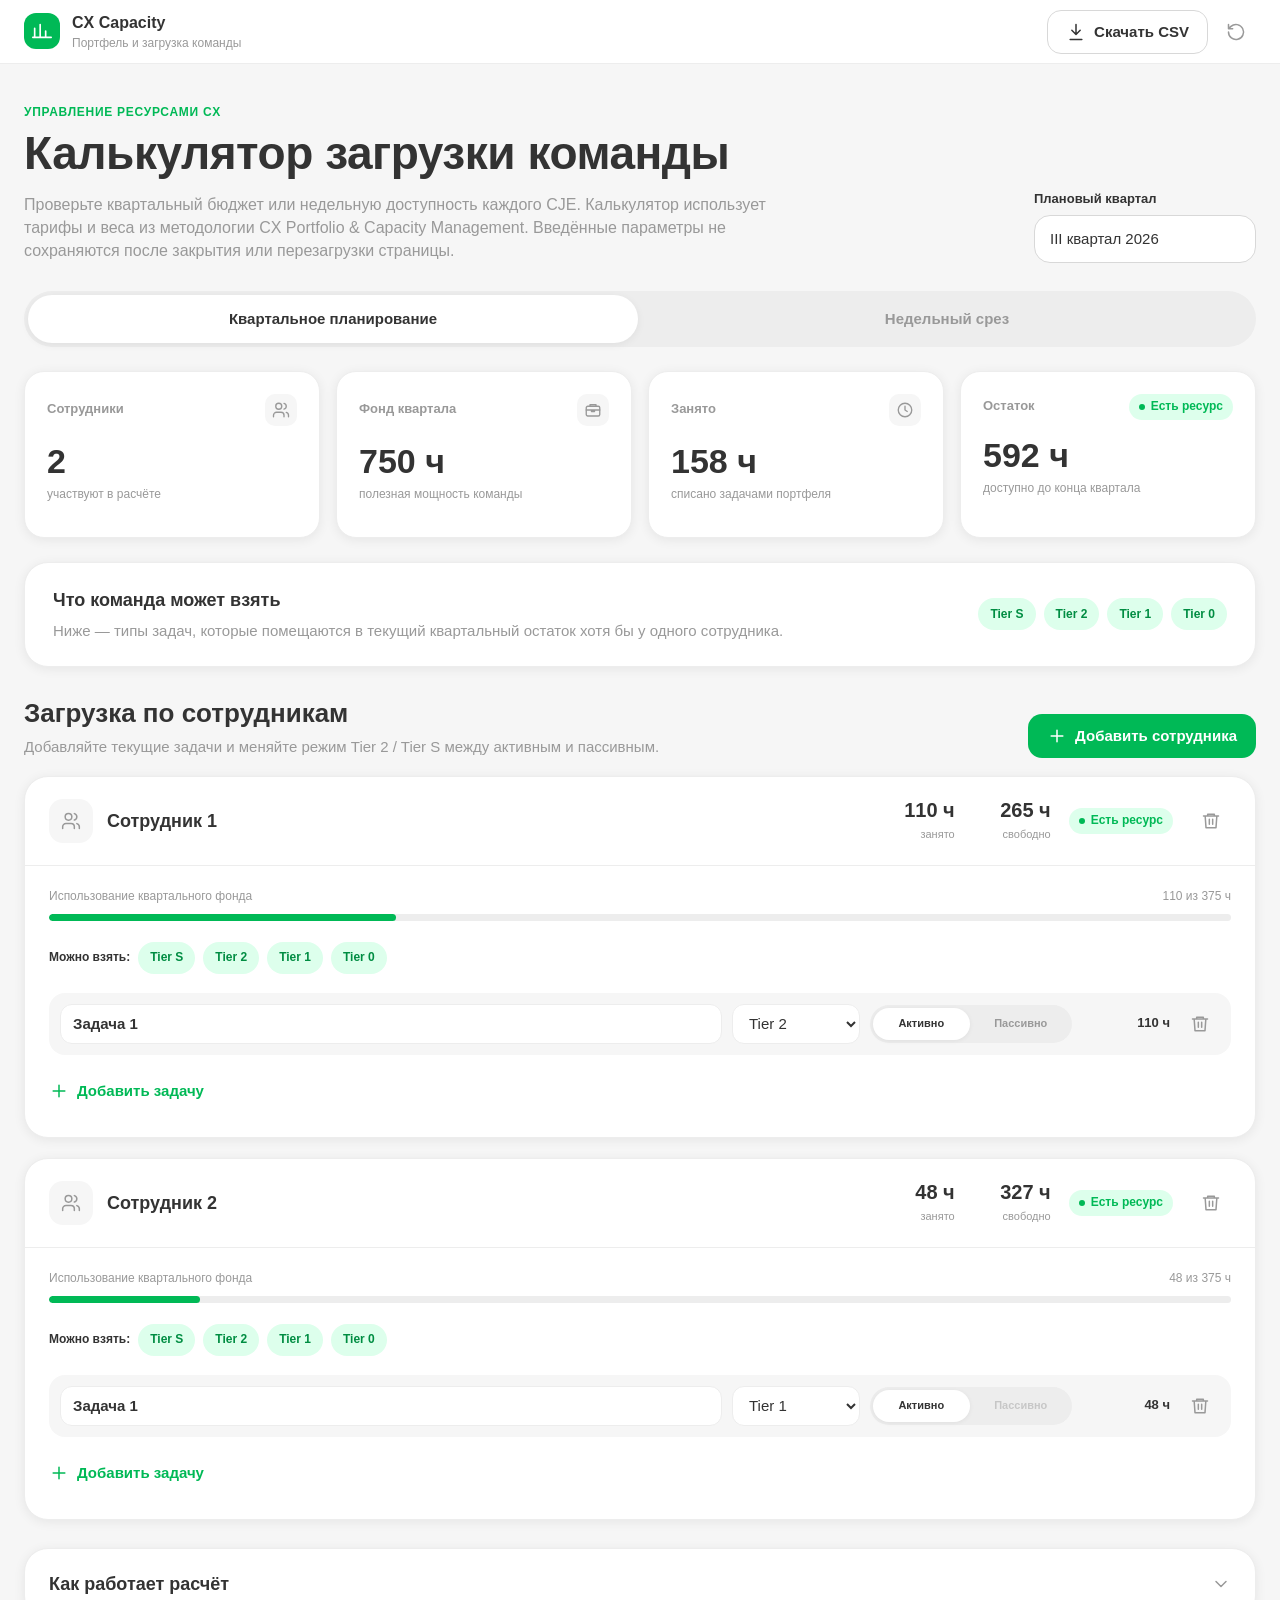
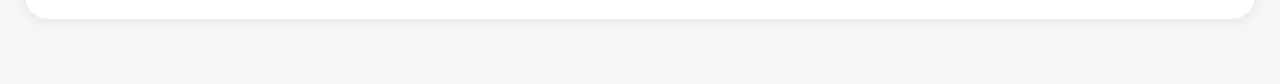
==== Capacity/index.html @ e19c63fb "Create index.html" ====
<!doctype html>
<html lang="ru">
<head>
  <meta charset="utf-8">
  <meta name="viewport" content="width=device-width, initial-scale=1">
  <meta name="color-scheme" content="light">
  <title>CX Capacity — калькулятор ресурсов</title>
  <style>
    :root {
      --mf-green: #00B956;
      --mf-green-hover: #10E272;
      --mf-button-down: #404D46;
      --mf-bg: #F6F6F6;
      --mf-surface: #FFFFFF;
      --mf-surface-secondary: #EDEDED;
      --mf-border: #D8D8D8;
      --mf-border-light: #EDEDED;
      --mf-text: #333333;
      --mf-text-secondary: #999999;
      --mf-error: #F62434;
      --mf-warning: #FFA717;
      --mf-info: #34AAF2;
      --mf-soft-green: #DDFFEC;
      --mf-soft-warning: #FFEDD1;
      --mf-soft-error: #FFC5C9;
      --mf-soft-info: #D8F1FF;
      --radius-card: 24px;
      --radius-tile: 20px;
      --radius-control: 16px;
      --radius-button: 14px;
      --shadow-card: 0 2px 12px rgba(0,0,0,.07);
      --shadow-card-hover: 0 8px 28px rgba(0,0,0,.12);
      --transition: all .2s ease;
    }

    * { box-sizing: border-box; }

    html { scroll-behavior: smooth; }

    body {
      margin: 0;
      min-width: 320px;
      background: var(--mf-bg);
      color: var(--mf-text);
      font-family: "MegaFon Graphik LC", Inter, Arial, sans-serif;
      font-size: 15px;
      line-height: 1.45;
    }

    button, input, select {
      font: inherit;
      color: inherit;
    }

    button { cursor: pointer; }

    svg {
      display: block;
      width: 20px;
      height: 20px;
      fill: none;
      stroke: currentColor;
      stroke-width: 1.8;
      stroke-linecap: round;
      stroke-linejoin: round;
    }

    .topbar {
      position: sticky;
      z-index: 20;
      top: 0;
      height: 64px;
      display: flex;
      align-items: center;
      justify-content: space-between;
      gap: 16px;
      padding: 0 max(24px, calc((100vw - 1240px) / 2));
      background: rgba(255,255,255,.96);
      border-bottom: 1px solid var(--mf-border-light);
      backdrop-filter: blur(10px);
    }

    .brand {
      display: flex;
      align-items: center;
      gap: 12px;
      min-width: 0;
    }

    .brand-mark {
      width: 36px;
      height: 36px;
      display: grid;
      place-items: center;
      flex: 0 0 auto;
      border-radius: 12px;
      background: var(--mf-green);
      color: white;
    }

    .brand-mark svg { width: 22px; height: 22px; }

    .brand-title {
      margin: 0;
      font-size: 16px;
      font-weight: 700;
      white-space: nowrap;
    }

    .brand-subtitle {
      margin: 1px 0 0;
      color: var(--mf-text-secondary);
      font-size: 12px;
    }

    .top-actions {
      display: flex;
      align-items: center;
      gap: 8px;
    }

    .container {
      width: min(1240px, calc(100% - 48px));
      margin: 0 auto;
      padding: 40px 0 64px;
    }

    .page-head {
      display: grid;
      grid-template-columns: minmax(0, 1fr) auto;
      align-items: end;
      gap: 24px;
      margin-bottom: 28px;
    }

    .eyebrow {
      margin: 0 0 8px;
      color: var(--mf-green);
      font-size: 12px;
      font-weight: 700;
      letter-spacing: .06em;
      text-transform: uppercase;
    }

    h1 {
      margin: 0;
      max-width: 780px;
      font-size: clamp(34px, 4vw, 46px);
      line-height: 1.08;
      letter-spacing: -.01em;
    }

    .lead {
      max-width: 760px;
      margin: 14px 0 0;
      color: var(--mf-text-secondary);
      font-size: 16px;
    }

    .period-control {
      display: grid;
      gap: 6px;
      min-width: 210px;
    }

    .field-label {
      display: block;
      color: var(--mf-text);
      font-size: 13px;
      font-weight: 600;
    }

    .input, .select {
      width: 100%;
      height: 48px;
      padding: 0 15px;
      background: white;
      border: 1.5px solid var(--mf-border);
      border-radius: var(--radius-control);
      outline: none;
      transition: var(--transition);
    }

    .input:focus, .select:focus {
      border-color: var(--mf-green);
      box-shadow: 0 0 0 3px rgba(0,185,86,.1);
    }

    .mode-switch {
      display: grid;
      grid-template-columns: 1fr 1fr;
      gap: 4px;
      margin-bottom: 24px;
      padding: 4px;
      background: var(--mf-surface-secondary);
      border-radius: 999px;
    }

    .mode-button {
      min-height: 48px;
      padding: 10px 18px;
      border: 0;
      border-radius: 999px;
      background: transparent;
      color: var(--mf-text-secondary);
      font-weight: 600;
      transition: var(--transition);
    }

    .mode-button:hover { color: var(--mf-text); }

    .mode-button.active {
      background: white;
      color: var(--mf-text);
      box-shadow: 0 2px 8px rgba(0,0,0,.06);
    }

    .summary-grid {
      display: grid;
      grid-template-columns: repeat(4, minmax(0, 1fr));
      gap: 16px;
      margin-bottom: 24px;
    }

    .metric-card {
      min-height: 142px;
      padding: 22px;
      background: white;
      border: 1px solid var(--mf-border-light);
      border-radius: var(--radius-tile);
      box-shadow: var(--shadow-card);
    }

    .metric-head {
      display: flex;
      align-items: center;
      justify-content: space-between;
      gap: 12px;
      margin-bottom: 18px;
    }

    .metric-label {
      color: var(--mf-text-secondary);
      font-size: 13px;
      font-weight: 600;
    }

    .metric-icon {
      width: 32px;
      height: 32px;
      display: grid;
      place-items: center;
      border-radius: 10px;
      background: var(--mf-bg);
      color: var(--mf-text-secondary);
    }

    .metric-icon svg { width: 18px; height: 18px; }

    .metric-value {
      margin: 0;
      font-size: 34px;
      font-weight: 700;
      line-height: 1;
    }

    .metric-caption {
      margin-top: 8px;
      color: var(--mf-text-secondary);
      font-size: 12px;
    }

    .status-pill {
      display: inline-flex;
      align-items: center;
      gap: 6px;
      min-height: 26px;
      padding: 4px 10px;
      border-radius: 999px;
      font-size: 12px;
      font-weight: 600;
    }

    .status-pill::before {
      width: 6px;
      height: 6px;
      border-radius: 50%;
      background: currentColor;
      content: "";
    }

    .status-good { background: var(--mf-soft-green); color: var(--mf-green); }
    .status-warn { background: var(--mf-soft-warning); color: #B56C00; }
    .status-error { background: var(--mf-soft-error); color: var(--mf-error); }
    .status-info { background: var(--mf-soft-info); color: #167EB1; }

    .recommendation {
      display: grid;
      grid-template-columns: minmax(0, 1fr) auto;
      align-items: center;
      gap: 24px;
      margin-bottom: 32px;
      padding: 24px 28px;
      background: white;
      border: 1px solid var(--mf-border-light);
      border-radius: var(--radius-card);
      box-shadow: var(--shadow-card);
    }

    .recommendation-title {
      margin: 0 0 7px;
      font-size: 18px;
      font-weight: 700;
    }

    .recommendation-text {
      margin: 0;
      color: var(--mf-text-secondary);
    }

    .recommendation-options {
      display: flex;
      flex-wrap: wrap;
      justify-content: flex-end;
      gap: 8px;
    }

    .fit-chip {
      display: inline-flex;
      align-items: center;
      min-height: 32px;
      padding: 6px 12px;
      border-radius: 999px;
      background: var(--mf-soft-green);
      color: #008D42;
      font-size: 12px;
      font-weight: 700;
      white-space: nowrap;
    }

    .section-head {
      display: flex;
      align-items: end;
      justify-content: space-between;
      gap: 20px;
      margin: 0 0 18px;
    }

    .section-title {
      margin: 0;
      font-size: 26px;
      line-height: 1.15;
    }

    .section-description {
      margin: 7px 0 0;
      color: var(--mf-text-secondary);
    }

    .button {
      min-height: 44px;
      display: inline-flex;
      align-items: center;
      justify-content: center;
      gap: 8px;
      padding: 0 18px;
      border-radius: var(--radius-button);
      border: 1.5px solid transparent;
      font-weight: 600;
      transition: var(--transition);
    }

    .button-primary {
      background: var(--mf-green);
      color: white;
    }

    .button-primary:hover {
      background: var(--mf-green-hover);
      box-shadow: 0 4px 16px rgba(0,185,86,.24);
    }

    .button-primary:active {
      background: var(--mf-button-down);
      transform: scale(.98);
    }

    .button-secondary {
      background: white;
      border-color: var(--mf-border);
      color: var(--mf-text);
    }

    .button-secondary:hover {
      border-color: var(--mf-green);
      color: var(--mf-green);
    }

    .icon-button {
      width: 40px;
      height: 40px;
      display: grid;
      place-items: center;
      padding: 0;
      background: transparent;
      border: 0;
      border-radius: 12px;
      color: var(--mf-text-secondary);
      transition: var(--transition);
    }

    .icon-button:hover {
      background: var(--mf-bg);
      color: var(--mf-text);
    }

    .employees {
      display: grid;
      gap: 20px;
    }

    .employee-card {
      overflow: hidden;
      background: white;
      border: 1px solid var(--mf-border-light);
      border-radius: var(--radius-card);
      box-shadow: var(--shadow-card);
      transition: var(--transition);
    }

    .employee-card:hover {
      border-color: var(--mf-border);
      box-shadow: var(--shadow-card-hover);
      transform: translateY(-1px);
    }

    .employee-header {
      display: grid;
      grid-template-columns: minmax(210px, 1fr) auto auto;
      align-items: center;
      gap: 18px;
      padding: 22px 24px;
      border-bottom: 1px solid var(--mf-border-light);
    }

    .employee-identity {
      display: flex;
      align-items: center;
      gap: 14px;
      min-width: 0;
    }

    .avatar {
      width: 44px;
      height: 44px;
      display: grid;
      place-items: center;
      flex: 0 0 auto;
      border-radius: 14px;
      background: var(--mf-bg);
      color: var(--mf-text-secondary);
      font-size: 14px;
      font-weight: 700;
    }

    .avatar svg { width: 20px; height: 20px; }

    .employee-title {
      margin: 0;
      font-size: 18px;
      font-weight: 700;
      line-height: 1.25;
    }

    .employee-summary {
      display: flex;
      align-items: center;
      gap: 18px;
    }

    .mini-stat {
      min-width: 78px;
      text-align: right;
    }

    .mini-stat-value {
      display: block;
      font-size: 20px;
      font-weight: 700;
      line-height: 1.15;
    }

    .mini-stat-label {
      color: var(--mf-text-secondary);
      font-size: 11px;
    }

    .employee-body { padding: 22px 24px 24px; }

    .progress-wrap { margin-bottom: 20px; }

    .progress-meta {
      display: flex;
      justify-content: space-between;
      gap: 16px;
      margin-bottom: 8px;
      font-size: 12px;
      color: var(--mf-text-secondary);
    }

    .progress {
      height: 7px;
      overflow: hidden;
      border-radius: 999px;
      background: var(--mf-surface-secondary);
    }

    .progress-fill {
      height: 100%;
      min-width: 0;
      border-radius: inherit;
      background: var(--mf-green);
      transition: width .35s ease, background .2s ease;
    }

    .progress-fill.warn { background: var(--mf-warning); }
    .progress-fill.error { background: var(--mf-error); }

    .employee-fit {
      display: flex;
      align-items: center;
      flex-wrap: wrap;
      gap: 8px;
      min-height: 34px;
      margin-bottom: 18px;
      color: var(--mf-text-secondary);
      font-size: 12px;
    }

    .employee-fit strong { color: var(--mf-text); }

    .tasks {
      display: grid;
      gap: 10px;
    }

    .task-row {
      display: grid;
      grid-template-columns: minmax(170px, 1fr) 128px 202px 88px 40px;
      align-items: center;
      gap: 10px;
      padding: 10px;
      background: var(--mf-bg);
      border: 1px solid transparent;
      border-radius: 16px;
      transition: var(--transition);
    }

    .task-row:hover { border-color: var(--mf-border-light); }

    .task-input, .task-select {
      width: 100%;
      height: 40px;
      padding: 0 12px;
      background: white;
      border: 1px solid var(--mf-border-light);
      border-radius: 12px;
      outline: none;
    }

    .task-input {
      display: flex;
      align-items: center;
      font-weight: 600;
    }

    .task-select:focus { border-color: var(--mf-green); }

    .task-cost {
      text-align: right;
      font-size: 13px;
      font-weight: 700;
      white-space: nowrap;
    }

    .task-mode {
      display: grid;
      grid-template-columns: 1fr 1fr;
      gap: 3px;
      padding: 3px;
      background: var(--mf-surface-secondary);
      border-radius: 999px;
    }

    .task-mode button {
      min-height: 32px;
      padding: 0 10px;
      border: 0;
      border-radius: 999px;
      background: transparent;
      color: var(--mf-text-secondary);
      font-size: 11px;
      font-weight: 700;
      transition: var(--transition);
    }

    .task-mode button.active {
      background: white;
      color: var(--mf-text);
      box-shadow: 0 1px 5px rgba(0,0,0,.06);
    }

    .task-mode button:disabled {
      cursor: not-allowed;
      opacity: .45;
    }

    .add-task {
      min-height: 44px;
      display: inline-flex;
      align-items: center;
      gap: 8px;
      margin-top: 14px;
      padding: 0;
      border: 0;
      background: transparent;
      color: var(--mf-green);
      font-weight: 700;
    }

    .empty-tasks {
      display: grid;
      place-items: center;
      min-height: 96px;
      padding: 20px;
      border: 1px dashed var(--mf-border);
      border-radius: 16px;
      color: var(--mf-text-secondary);
      text-align: center;
    }

    .method {
      margin-top: 28px;
      background: white;
      border: 1px solid var(--mf-border-light);
      border-radius: var(--radius-card);
      box-shadow: var(--shadow-card);
    }

    .method summary {
      display: flex;
      align-items: center;
      justify-content: space-between;
      gap: 16px;
      padding: 22px 24px;
      cursor: pointer;
      list-style: none;
      font-size: 18px;
      font-weight: 700;
    }

    .method summary::-webkit-details-marker { display: none; }

    .method summary svg {
      color: var(--mf-text-secondary);
      transition: transform .25s ease;
    }

    .method[open] summary svg { transform: rotate(180deg); }

    .method-content {
      display: grid;
      grid-template-columns: 1fr 1fr;
      gap: 20px;
      padding: 0 24px 24px;
    }

    .method-panel {
      padding: 20px;
      border: 1px solid var(--mf-border-light);
      border-radius: 18px;
    }

    .method-panel h3 {
      margin: 0 0 12px;
      font-size: 17px;
    }

    .method-table {
      width: 100%;
      border-collapse: collapse;
      font-size: 13px;
    }

    .method-table th, .method-table td {
      padding: 10px 8px;
      border-bottom: 1px solid var(--mf-border-light);
      text-align: left;
    }

    .method-table th {
      color: var(--mf-text-secondary);
      font-size: 11px;
      letter-spacing: .04em;
      text-transform: uppercase;
    }

    .method-table td:last-child,
    .method-table th:last-child { text-align: right; }

    .method-note {
      margin: 14px 0 0;
      color: var(--mf-text-secondary);
      font-size: 12px;
    }

    .toast {
      position: fixed;
      z-index: 50;
      top: 80px;
      right: 24px;
      max-width: min(360px, calc(100vw - 48px));
      padding: 14px 18px;
      border: 1px solid rgba(0,185,86,.2);
      border-radius: 16px;
      background: var(--mf-soft-green);
      color: #007E3A;
      box-shadow: var(--shadow-card);
      font-size: 13px;
      opacity: 0;
      pointer-events: none;
      transform: translateY(-8px);
      transition: var(--transition);
    }

    .toast.show {
      opacity: 1;
      transform: translateY(0);
    }

    .sr-only {
      position: absolute;
      width: 1px;
      height: 1px;
      padding: 0;
      margin: -1px;
      overflow: hidden;
      clip: rect(0,0,0,0);
      white-space: nowrap;
      border: 0;
    }

    @media (max-width: 1020px) {
      .summary-grid { grid-template-columns: repeat(2, 1fr); }
      .task-row { grid-template-columns: minmax(160px, 1fr) 120px 190px 76px 40px; }
      .employee-header { grid-template-columns: minmax(200px, 1fr) auto; }
      .employee-summary { grid-column: 1 / -1; justify-content: flex-end; }
    }

    @media (max-width: 760px) {
      .topbar { padding: 0 16px; }
      .brand-subtitle, .top-actions .button span { display: none; }
      .container { width: min(100% - 28px, 1240px); padding-top: 28px; }
      .page-head { grid-template-columns: 1fr; align-items: start; }
      .period-control { width: 100%; }
      .summary-grid { grid-template-columns: 1fr 1fr; gap: 10px; }
      .metric-card { min-height: 128px; padding: 18px; }
      .metric-value { font-size: 29px; }
      .recommendation { grid-template-columns: 1fr; }
      .recommendation-options { justify-content: flex-start; }
      .section-head { align-items: start; }
      .employee-header { grid-template-columns: 1fr auto; padding: 18px; }
      .employee-body { padding: 18px; }
      .task-row {
        grid-template-columns: 1fr 108px 40px;
        align-items: start;
      }
      .task-input { grid-column: 1 / -1; }
      .task-mode { grid-column: 1 / 2; }
      .task-cost { align-self: center; }
      .method-content { grid-template-columns: 1fr; }
    }

    @media (max-width: 480px) {
      .summary-grid { grid-template-columns: 1fr; }
      .mode-button { padding-inline: 10px; font-size: 13px; }
      .section-head { display: grid; }
      .section-head .button { width: 100%; }
      .employee-header { grid-template-columns: 1fr auto; gap: 10px; }
      .employee-identity { min-width: 0; }
      .avatar { display: none; }
      .employee-summary { justify-content: space-between; gap: 10px; }
      .employee-fit { align-items: flex-start; }
      .mini-stat { min-width: 0; text-align: left; }
      .task-row { grid-template-columns: 1fr 40px; }
      .task-select, .task-mode, .task-cost { grid-column: 1 / 2; }
      .task-mode { width: 100%; }
      .task-row > .icon-button { grid-column: 2; grid-row: 1; }
      .task-cost { text-align: left; }
    }

    @media (prefers-reduced-motion: reduce) {
      *, *::before, *::after {
        scroll-behavior: auto !important;
        transition: none !important;
        animation: none !important;
      }
    }
  </style>
</head>
<body>
  <svg class="sr-only" aria-hidden="true">
    <symbol id="i-capacity" viewBox="0 0 24 24">
      <path d="M4 19V9M10 19V5M16 19v-7M22 19H2"/>
    </symbol>
    <symbol id="i-users" viewBox="0 0 24 24">
      <path d="M16 21v-2a4 4 0 0 0-4-4H6a4 4 0 0 0-4 4v2M9 11a4 4 0 1 0 0-8 4 4 0 0 0 0 8zM22 21v-2a4 4 0 0 0-3-3.87M16 3.13a4 4 0 0 1 0 7.75"/>
    </symbol>
    <symbol id="i-clock" viewBox="0 0 24 24">
      <circle cx="12" cy="12" r="9"/><path d="M12 7v5l3 2"/>
    </symbol>
    <symbol id="i-check" viewBox="0 0 24 24">
      <path d="m5 12 4 4L19 6"/>
    </symbol>
    <symbol id="i-plus" viewBox="0 0 24 24">
      <path d="M12 5v14M5 12h14"/>
    </symbol>
    <symbol id="i-trash" viewBox="0 0 24 24">
      <path d="M3 6h18M8 6V4h8v2M19 6l-1 14H6L5 6M10 10v6M14 10v6"/>
    </symbol>
    <symbol id="i-download" viewBox="0 0 24 24">
      <path d="M12 3v12m0 0 5-5m-5 5-5-5M5 21h14"/>
    </symbol>
    <symbol id="i-reset" viewBox="0 0 24 24">
      <path d="M3 12a9 9 0 1 0 3-6.7L3 8M3 3v5h5"/>
    </symbol>
    <symbol id="i-chevron" viewBox="0 0 24 24">
      <path d="m6 9 6 6 6-6"/>
    </symbol>
    <symbol id="i-briefcase" viewBox="0 0 24 24">
      <rect x="3" y="7" width="18" height="13" rx="2"/><path d="M8 7V5h8v2M3 12h18M10 12v2h4v-2"/>
    </symbol>
  </svg>

  <header class="topbar">
    <div class="brand">
      <div class="brand-mark" aria-hidden="true">
        <svg><use href="#i-capacity"></use></svg>
      </div>
      <div>
        <p class="brand-title">CX Capacity</p>
        <p class="brand-subtitle">Портфель и загрузка команды</p>
      </div>
    </div>
    <div class="top-actions">
      <button class="button button-secondary" id="exportButton" type="button">
        <svg aria-hidden="true"><use href="#i-download"></use></svg>
        <span>Скачать CSV</span>
      </button>
      <button class="icon-button" id="resetButton" type="button" title="Очистить данные" aria-label="Очистить данные">
        <svg aria-hidden="true"><use href="#i-reset"></use></svg>
      </button>
    </div>
  </header>

  <main class="container">
    <section class="page-head">
      <div>
        <p class="eyebrow">Управление ресурсами CX</p>
        <h1>Калькулятор загрузки команды</h1>
        <p class="lead">Проверьте квартальный бюджет или недельную доступность каждого CJE. Калькулятор использует тарифы и веса из методологии CX Portfolio & Capacity Management. Введённые параметры не сохраняются после закрытия или перезагрузки страницы.</p>
      </div>
      <label class="period-control">
        <span class="field-label" id="periodLabel">Плановый квартал</span>
        <input class="input" id="periodInput" type="text" value="III квартал 2026" aria-labelledby="periodLabel">
      </label>
    </section>

    <div class="mode-switch" role="tablist" aria-label="Режим расчёта">
      <button class="mode-button active" type="button" data-mode="quarter" role="tab" aria-selected="true">Квартальное планирование</button>
      <button class="mode-button" type="button" data-mode="week" role="tab" aria-selected="false">Недельный срез</button>
    </div>

    <section class="summary-grid" aria-label="Сводка команды">
      <article class="metric-card">
        <div class="metric-head">
          <span class="metric-label">Сотрудники</span>
          <span class="metric-icon"><svg aria-hidden="true"><use href="#i-users"></use></svg></span>
        </div>
        <p class="metric-value" id="teamCount">0</p>
        <p class="metric-caption">участвуют в расчёте</p>
      </article>
      <article class="metric-card">
        <div class="metric-head">
          <span class="metric-label" id="capacityLabel">Фонд квартала</span>
          <span class="metric-icon"><svg aria-hidden="true"><use href="#i-briefcase"></use></svg></span>
        </div>
        <p class="metric-value" id="teamCapacity">0 ч</p>
        <p class="metric-caption" id="capacityCaption">полезная мощность команды</p>
      </article>
      <article class="metric-card">
        <div class="metric-head">
          <span class="metric-label">Занято</span>
          <span class="metric-icon"><svg aria-hidden="true"><use href="#i-clock"></use></svg></span>
        </div>
        <p class="metric-value" id="teamUsed">0 ч</p>
        <p class="metric-caption" id="usedCaption">списано активными задачами</p>
      </article>
      <article class="metric-card">
        <div class="metric-head">
          <span class="metric-label">Остаток</span>
          <span class="status-pill status-good" id="teamStatus">Есть ресурс</span>
        </div>
        <p class="metric-value" id="teamFree">0 ч</p>
        <p class="metric-caption" id="freeCaption">доступно для новых задач</p>
      </article>
    </section>

    <section class="recommendation">
      <div>
        <h2 class="recommendation-title">Что команда может взять</h2>
        <p class="recommendation-text" id="teamRecommendation">Добавьте сотрудников и задачи, чтобы увидеть рекомендации.</p>
      </div>
      <div class="recommendation-options" id="teamOptions"></div>
    </section>

    <section>
      <div class="section-head">
        <div>
          <h2 class="section-title">Загрузка по сотрудникам</h2>
          <p class="section-description">Добавляйте текущие задачи и меняйте режим Tier 2 / Tier S между активным и пассивным.</p>
        </div>
        <button class="button button-primary" id="addEmployeeButton" type="button">
          <svg aria-hidden="true"><use href="#i-plus"></use></svg>
          Добавить сотрудника
        </button>
      </div>
      <div class="employees" id="employees"></div>
    </section>

    <details class="method">
      <summary>
        <span>Как работает расчёт</span>
        <svg aria-hidden="true"><use href="#i-chevron"></use></svg>
      </summary>
      <div class="method-content">
        <div class="method-panel">
          <h3>Квартальное планирование</h3>
          <table class="method-table">
            <thead><tr><th>Tier</th><th>Тариф</th></tr></thead>
            <tbody>
              <tr><td>Tier 0</td><td>8 ч</td></tr>
              <tr><td>Tier 1</td><td>48 ч</td></tr>
              <tr><td>Tier 2</td><td>110 ч</td></tr>
              <tr><td>Tier S</td><td>245 ч</td></tr>
            </tbody>
          </table>
          <p class="method-note">Базовая полезная мощность CJE — 375 часов на квартал. Режим задачи не влияет на квартальный тариф.</p>
        </div>
        <div class="method-panel">
          <h3>Недельный срез</h3>
          <table class="method-table">
            <thead><tr><th>Tier</th><th>Активно / пассивно</th></tr></thead>
            <tbody>
              <tr><td>Tier 0</td><td>3% / —</td></tr>
              <tr><td>Tier 1</td><td>21% / —</td></tr>
              <tr><td>Tier 2</td><td>47% / 14%</td></tr>
              <tr><td>Tier S</td><td>55% / 17%</td></tr>
            </tbody>
          </table>
          <p class="method-note">Пассивный режим: нет активных действий 3+ рабочих дня, следующее действие ожидается не раньше чем через 3 дня.</p>
        </div>
      </div>
    </details>
  </main>

  <div class="toast" id="toast" role="status" aria-live="polite"></div>

  <script>
    const TIERS = {
      tier0: { label: "Tier 0", quarter: 8, active: 3, passive: null },
      tier1: { label: "Tier 1", quarter: 48, active: 21, passive: null },
      tier2: { label: "Tier 2", quarter: 110, active: 47, passive: 14 },
      tierS: { label: "Tier S", quarter: 245, active: 55, passive: 17 }
    };

    const QUARTER_CAPACITY = 375;
    try { localStorage.removeItem("cx-capacity-calculator-v1"); } catch {}

    const DEFAULT_STATE = {
      mode: "quarter",
      periodQuarter: "III квартал 2026",
      periodWeek: "Неделя 31 · 27–31 июля",
      employees: [
        {
          id: crypto.randomUUID(),
          tasks: [
            { id: crypto.randomUUID(), tier: "tier2", activity: "active" }
          ]
        },
        {
          id: crypto.randomUUID(),
          tasks: [
            { id: crypto.randomUUID(), tier: "tier1", activity: "active" }
          ]
        }
      ]
    };

    let state = cloneDefault();
    let toastTimer;

    const employeesRoot = document.querySelector("#employees");
    const periodInput = document.querySelector("#periodInput");
    const periodLabel = document.querySelector("#periodLabel");

    function cloneDefault() {
      return JSON.parse(JSON.stringify(DEFAULT_STATE));
    }

    function esc(value) {
      return String(value ?? "")
        .replaceAll("&", "&amp;")
        .replaceAll("<", "&lt;")
        .replaceAll(">", "&gt;")
        .replaceAll('"', "&quot;");
    }

    function taskLoad(task, mode) {
      const tier = TIERS[task.tier] || TIERS.tier0;
      if (mode === "quarter") return tier.quarter;
      if (task.activity === "passive" && tier.passive !== null) return tier.passive;
      return tier.active;
    }

    function employeeLoad(employee, mode) {
      return employee.tasks.reduce((sum, task) => sum + taskLoad(task, mode), 0);
    }

    function employeeCapacity(employee, mode) {
      return mode === "quarter" ? QUARTER_CAPACITY : 100;
    }

    function unit(mode) {
      return mode === "quarter" ? "ч" : "%";
    }

    function formatNumber(value) {
      return Number(value).toLocaleString("ru-RU", { maximumFractionDigits: 0 });
    }

    function statusFor(free, capacity, mode) {
      if (free < 0) return { label: "Перегрузка", cls: "status-error" };
      const ratio = capacity > 0 ? free / capacity : 0;
      if (mode === "week") {
        if (free < 3) return { label: "Нет слотов", cls: "status-error" };
        if (free < 21) return { label: "Только Tier 0", cls: "status-warn" };
        if (free < 47) return { label: "Ограниченно", cls: "status-info" };
        return { label: "Есть ресурс", cls: "status-good" };
      }
      if (free < 8) return { label: "Нет ресурса", cls: "status-error" };
      if (free < 48) return { label: "Только Tier 0", cls: "status-warn" };
      if (ratio < .3) return { label: "Ограниченно", cls: "status-info" };
      return { label: "Есть ресурс", cls: "status-good" };
    }

    function optionsFor(free, mode) {
      const options = [];
      if (mode === "quarter") {
        if (free >= 245) options.push("Tier S");
        if (free >= 110) options.push("Tier 2");
        if (free >= 48) options.push("Tier 1");
        if (free >= 8) options.push("Tier 0");
      } else {
        if (free >= 55) options.push("Tier S активно");
        if (free >= 47) options.push("Tier 2 активно");
        if (free >= 21) options.push("Tier 1");
        if (free >= 17) options.push("Tier S пассивно");
        if (free >= 14) options.push("Tier 2 пассивно");
        if (free >= 3) options.push("Tier 0");
      }
      return options;
    }

    function recommendationText(options, free, mode) {
      if (free < 0) return "Команда перегружена. Новая задача потребует переприоритизации или эскалации.";
      if (!options.length) return "Свободного слота недостаточно. Дождитесь завершения задачи или перехода Tier 2 / Tier S в пассивный режим.";
      if (mode === "quarter") return "Ниже — типы задач, которые помещаются в текущий квартальный остаток хотя бы у одного сотрудника.";
      return "Ниже — типы задач, которые помещаются в недельный остаток хотя бы у одного сотрудника.";
    }

    function renderSummary() {
      const mode = state.mode;
      const teamCapacity = state.employees.reduce((sum, employee) => sum + employeeCapacity(employee, mode), 0);
      const teamUsed = state.employees.reduce((sum, employee) => sum + employeeLoad(employee, mode), 0);
      const teamFree = teamCapacity - teamUsed;
      const overloadedEmployees = state.employees.filter(employee =>
        employeeLoad(employee, mode) > employeeCapacity(employee, mode)
      ).length;
      const status = overloadedEmployees
        ? { label: "Есть перегрузка", cls: "status-error" }
        : statusFor(teamFree, teamCapacity, mode);
      const bestFree = state.employees.length
        ? Math.max(...state.employees.map(employee => employeeCapacity(employee, mode) - employeeLoad(employee, mode)))
        : 0;
      const options = optionsFor(bestFree, mode);

      document.querySelector("#teamCount").textContent = state.employees.length;
      document.querySelector("#teamCapacity").textContent = `${formatNumber(teamCapacity)} ${unit(mode)}`;
      document.querySelector("#teamUsed").textContent = `${formatNumber(teamUsed)} ${unit(mode)}`;
      document.querySelector("#teamFree").textContent = `${formatNumber(teamFree)} ${unit(mode)}`;
      document.querySelector("#capacityLabel").textContent = mode === "quarter" ? "Фонд квартала" : "Фонд недели";
      document.querySelector("#capacityCaption").textContent = mode === "quarter" ? "полезная мощность команды" : "100% на каждого сотрудника";
      document.querySelector("#usedCaption").textContent = mode === "quarter" ? "списано задачами портфеля" : "занято вниманием на этой неделе";
      document.querySelector("#freeCaption").textContent = mode === "quarter" ? "доступно до конца квартала" : "суммарный остаток команды";
      const teamStatus = document.querySelector("#teamStatus");
      teamStatus.className = `status-pill ${status.cls}`;
      teamStatus.textContent = status.label;
      document.querySelector("#teamRecommendation").textContent = recommendationText(options, bestFree, mode);
      document.querySelector("#teamOptions").innerHTML = options.length
        ? options.map(option => `<span class="fit-chip">${esc(option)}</span>`).join("")
        : `<span class="status-pill ${teamFree < 0 ? "status-error" : "status-warn"}">${teamFree < 0 ? "Нужна эскалация" : "Нет доступных типов"}</span>`;
    }

    function renderEmployees() {
      if (!state.employees.length) {
        employeesRoot.innerHTML = `
          <div class="empty-tasks">
            <div>
              <strong>Сотрудники ещё не добавлены</strong><br>
              Добавьте CJE, чтобы начать расчёт.
            </div>
          </div>`;
        return;
      }

      employeesRoot.innerHTML = state.employees.map((employee, employeeIndex) => {
        const mode = state.mode;
        const capacity = employeeCapacity(employee, mode);
        const used = employeeLoad(employee, mode);
        const free = capacity - used;
        const status = statusFor(free, capacity, mode);
        const options = optionsFor(free, mode);
        const percentage = capacity > 0 ? Math.min(100, Math.max(0, used / capacity * 100)) : 0;
        const progressClass = used > capacity ? "error" : used / Math.max(capacity, 1) >= .85 ? "warn" : "";

        return `
          <article class="employee-card" data-employee="${employee.id}">
            <header class="employee-header">
              <div class="employee-identity">
                <span class="avatar" aria-hidden="true">
                  <svg><use href="#i-users"></use></svg>
                </span>
                <h3 class="employee-title">Сотрудник ${employeeIndex + 1}</h3>
              </div>
              <div class="employee-summary">
                <div class="mini-stat">
                  <span class="mini-stat-value">${formatNumber(used)} ${unit(mode)}</span>
                  <span class="mini-stat-label">занято</span>
                </div>
                <div class="mini-stat">
                  <span class="mini-stat-value">${formatNumber(free)} ${unit(mode)}</span>
                  <span class="mini-stat-label">свободно</span>
                </div>
                <span class="status-pill ${status.cls}">${status.label}</span>
              </div>
              <button class="icon-button" data-action="remove-employee" type="button" title="Удалить сотрудника" aria-label="Удалить сотрудника ${employeeIndex + 1}">
                <svg aria-hidden="true"><use href="#i-trash"></use></svg>
              </button>
            </header>
            <div class="employee-body">
              <div class="progress-wrap">
                <div class="progress-meta">
                  <span>${mode === "quarter" ? "Использование квартального фонда" : "Загрузка текущей недели"}</span>
                  <span>${formatNumber(used)} из ${formatNumber(capacity)} ${unit(mode)}</span>
                </div>
                <div class="progress" role="progressbar" aria-valuemin="0" aria-valuemax="${capacity}" aria-valuenow="${Math.max(0, used)}">
                  <div class="progress-fill ${progressClass}" style="width:${percentage}%"></div>
                </div>
              </div>
              <div class="employee-fit">
                <strong>Можно взять:</strong>
                ${options.length
                  ? options.slice(0, 4).map(option => `<span class="fit-chip">${esc(option)}</span>`).join("")
                  : `<span>${free < 0 ? "нужна переприоритизация" : "новых слотов нет"}</span>`}
              </div>
              <div class="tasks">
                ${employee.tasks.length ? employee.tasks.map((task, taskIndex) => renderTask(task, mode, taskIndex)).join("") : `
                  <div class="empty-tasks">Нет задач в расчёте</div>
                `}
              </div>
              <button class="add-task" data-action="add-task" type="button">
                <svg aria-hidden="true"><use href="#i-plus"></use></svg>
                Добавить задачу
              </button>
            </div>
          </article>`;
      }).join("");
    }

    function renderTask(task, mode, taskIndex) {
      const tier = TIERS[task.tier] || TIERS.tier0;
      const canBePassive = tier.passive !== null;
      const cost = taskLoad(task, mode);
      return `
        <div class="task-row" data-task="${task.id}">
          <span class="task-input">Задача ${taskIndex + 1}</span>
          <select class="task-select" data-action="tier" aria-label="Tier задачи">
            ${Object.entries(TIERS).map(([key, value]) => `<option value="${key}" ${task.tier === key ? "selected" : ""}>${value.label}</option>`).join("")}
          </select>
          <div class="task-mode" aria-label="Режим задачи">
            <button type="button" data-action="activity" data-activity="active" class="${task.activity !== "passive" ? "active" : ""}">Активно</button>
            <button type="button" data-action="activity" data-activity="passive" class="${task.activity === "passive" ? "active" : ""}" ${canBePassive ? "" : "disabled"} title="${canBePassive ? "Пассивный режим" : "Tier 0 и Tier 1 не имеют пассивного режима"}">Пассивно</button>
          </div>
          <span class="task-cost">${formatNumber(cost)} ${unit(mode)}</span>
          <button class="icon-button" data-action="remove-task" type="button" title="Удалить задачу" aria-label="Удалить задачу">
            <svg aria-hidden="true"><use href="#i-trash"></use></svg>
          </button>
        </div>`;
    }

    function render() {
      document.querySelectorAll(".mode-button").forEach(button => {
        const active = button.dataset.mode === state.mode;
        button.classList.toggle("active", active);
        button.setAttribute("aria-selected", String(active));
      });
      periodLabel.textContent = state.mode === "quarter" ? "Плановый квартал" : "Текущая неделя";
      periodInput.value = state.mode === "quarter" ? state.periodQuarter : state.periodWeek;
      renderSummary();
      renderEmployees();
    }

    function findEmployee(element) {
      const card = element.closest("[data-employee]");
      return state.employees.find(employee => employee.id === card?.dataset.employee);
    }

    function findTask(employee, element) {
      const row = element.closest("[data-task]");
      return employee?.tasks.find(task => task.id === row?.dataset.task);
    }

    function addEmployee() {
      state.employees.push({
        id: crypto.randomUUID(),
        tasks: []
      });
      render();
    }

    function addTask(employee) {
      employee.tasks.push({
        id: crypto.randomUUID(),
        tier: "tier1",
        activity: "active"
      });
      render();
      requestAnimationFrame(() => {
        const select = employeesRoot.querySelector(`[data-task="${employee.tasks.at(-1).id}"] .task-select`);
        select?.focus();
      });
    }

    function showToast(message) {
      const toast = document.querySelector("#toast");
      toast.textContent = message;
      toast.classList.add("show");
      clearTimeout(toastTimer);
      toastTimer = setTimeout(() => toast.classList.remove("show"), 3200);
    }

    function exportCsv() {
      const rows = [["Сотрудник", "Задача", "Tier", "Режим", "Квартал, ч", "Неделя, %"]];
      state.employees.forEach((employee, employeeIndex) => {
        const employeeLabel = `Сотрудник ${employeeIndex + 1}`;
        if (!employee.tasks.length) rows.push([employeeLabel, "", "", "", "0", "0"]);
        employee.tasks.forEach((task, taskIndex) => {
          rows.push([
            employeeLabel,
            `Задача ${taskIndex + 1}`,
            TIERS[task.tier].label,
            task.activity === "passive" ? "Пассивный" : "Активный",
            TIERS[task.tier].quarter,
            taskLoad(task, "week")
          ]);
        });
      });
      const csv = rows.map(row => row.map(cell => `"${String(cell).replaceAll('"', '""')}"`).join(";")).join("\n");
      const blob = new Blob(["\uFEFF" + csv], { type: "text/csv;charset=utf-8" });
      const url = URL.createObjectURL(blob);
      const link = document.createElement("a");
      link.href = url;
      link.download = "cx-capacity.csv";
      link.click();
      URL.revokeObjectURL(url);
      showToast("CSV-файл подготовлен");
    }

    document.querySelectorAll(".mode-button").forEach(button => {
      button.addEventListener("click", () => {
        state.mode = button.dataset.mode;
        render();
      });
    });

    periodInput.addEventListener("input", event => {
      if (state.mode === "quarter") state.periodQuarter = event.target.value;
      else state.periodWeek = event.target.value;
    });

    document.querySelector("#addEmployeeButton").addEventListener("click", addEmployee);
    document.querySelector("#exportButton").addEventListener("click", exportCsv);
    document.querySelector("#resetButton").addEventListener("click", () => {
      if (!confirm("Очистить расчёт и вернуть исходный набор?")) return;
      state = cloneDefault();
      render();
      showToast("Расчёт очищен");
    });

    employeesRoot.addEventListener("click", event => {
      const target = event.target.closest("[data-action]");
      if (!target) return;
      const employee = findEmployee(target);
      if (!employee) return;
      const task = findTask(employee, target);

      if (target.dataset.action === "remove-employee") {
        state.employees = state.employees.filter(item => item.id !== employee.id);
        render();
      }
      if (target.dataset.action === "add-task") addTask(employee);
      if (target.dataset.action === "remove-task" && task) {
        employee.tasks = employee.tasks.filter(item => item.id !== task.id);
        render();
      }
      if (target.dataset.action === "activity" && task) {
        const tier = TIERS[task.tier];
        if (target.dataset.activity === "passive" && tier.passive === null) return;
        task.activity = target.dataset.activity;
        render();
      }
    });

    employeesRoot.addEventListener("change", event => {
      const target = event.target.closest("[data-action]");
      if (!target) return;
      const employee = findEmployee(target);
      if (!employee) return;
      const task = findTask(employee, target);

      if (target.dataset.action === "tier" && task) {
        task.tier = target.value;
        if (TIERS[task.tier].passive === null) task.activity = "active";
        render();
      }
    });

    render();
  </script>
</body>
</html>
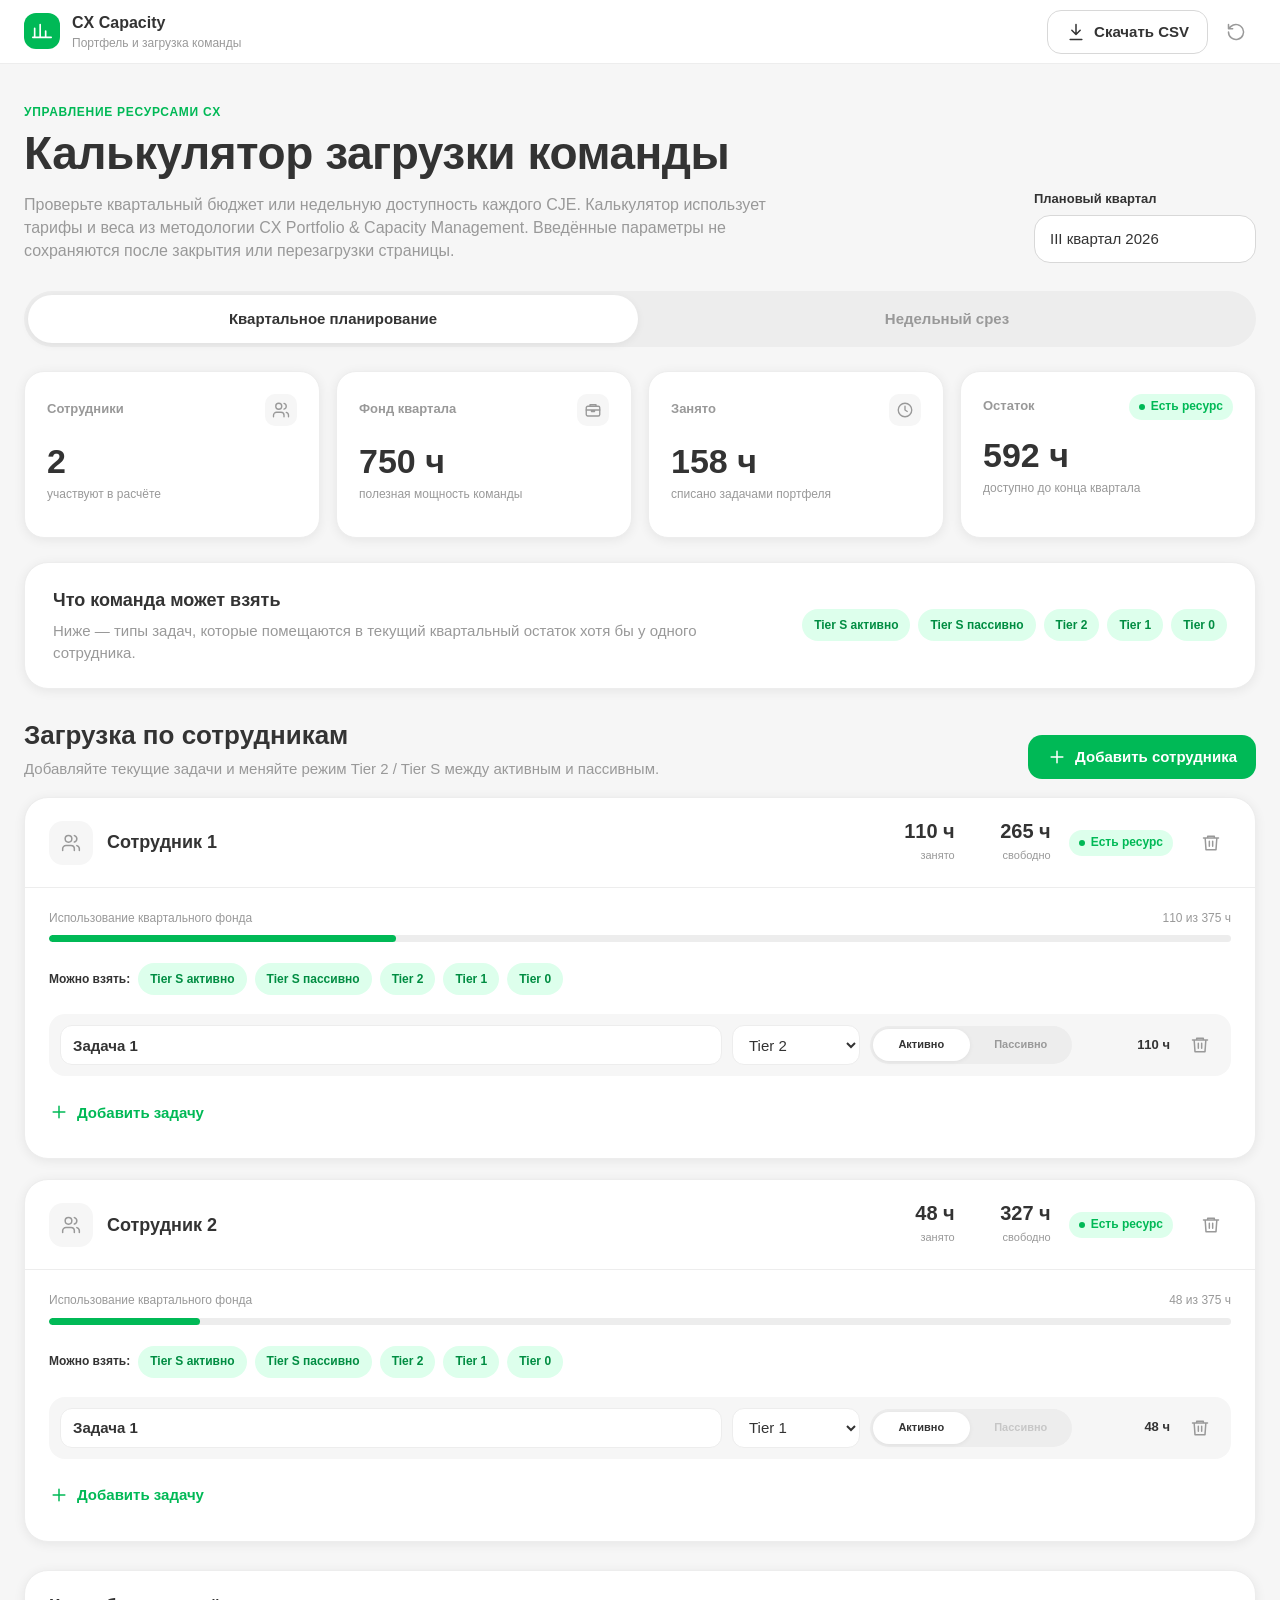
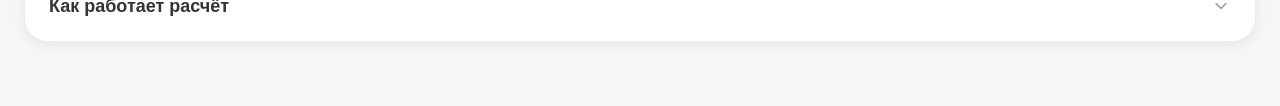
==== commit 240340ed: "Update index.html" ====
--- a/Capacity/index.html
+++ b/Capacity/index.html
@@ -660,6 +660,10 @@
     }
 
     .method summary::-webkit-details-marker { display: none; }
+    .method summary:focus-visible {
+      outline: 2px solid var(--mf-green);
+      outline-offset: 2px;
+    }
 
     .method summary svg {
       color: var(--mf-text-secondary);
@@ -952,23 +956,24 @@
               <tr><td>Tier 0</td><td>8 ч</td></tr>
               <tr><td>Tier 1</td><td>48 ч</td></tr>
               <tr><td>Tier 2</td><td>110 ч</td></tr>
-              <tr><td>Tier S</td><td>245 ч</td></tr>
+              <tr><td>Tier S · активная фаза</td><td>245 ч</td></tr>
+              <tr><td>Tier S · пассивная фаза</td><td>115 ч</td></tr>
             </tbody>
           </table>
-          <p class="method-note">Базовая полезная мощность CJE — 375 часов на квартал. Режим задачи не влияет на квартальный тариф.</p>
+          <p class="method-note">Базовая полезная мощность CJE — 375 часов на квартал. Для Tier S эксперт выбирает фазу при заведении задачи: активная списывает 245 часов, пассивная — 115 часов. Для остальных Tier режим не меняет квартальный тариф.</p>
         </div>
         <div class="method-panel">
           <h3>Недельный срез</h3>
           <table class="method-table">
-            <thead><tr><th>Tier</th><th>Активно / пассивно</th></tr></thead>
+            <thead><tr><th>Tier</th><th>Диапазон → расчёт / пассивно</th></tr></thead>
             <tbody>
               <tr><td>Tier 0</td><td>3% / —</td></tr>
               <tr><td>Tier 1</td><td>21% / —</td></tr>
-              <tr><td>Tier 2</td><td>47% / 14%</td></tr>
-              <tr><td>Tier S</td><td>55% / 17%</td></tr>
+              <tr><td>Tier 2</td><td>25–40% → 32% / 14%</td></tr>
+              <tr><td>Tier S</td><td>35–50% → 42% / 17%</td></tr>
             </tbody>
           </table>
-          <p class="method-note">Пассивный режим: нет активных действий 3+ рабочих дня, следующее действие ожидается не раньше чем через 3 дня.</p>
+          <p class="method-note">Калькулятор использует середину диапазона: 32% для активного Tier 2 и 42% для активного Tier S. Это даёт одну понятную цифру для решения; суммирование широких диапазонов затруднило бы оценку свободного слота. Рекомендация «Tier 2 активно» появляется при остатке от 32%, «Tier S активно» — от 42%. Пассивный режим: нет активных действий 3+ рабочих дня, следующее действие ожидается не раньше чем через 3 дня.</p>
         </div>
       </div>
     </details>
@@ -980,8 +985,8 @@
     const TIERS = {
       tier0: { label: "Tier 0", quarter: 8, active: 3, passive: null },
       tier1: { label: "Tier 1", quarter: 48, active: 21, passive: null },
-      tier2: { label: "Tier 2", quarter: 110, active: 47, passive: 14 },
-      tierS: { label: "Tier S", quarter: 245, active: 55, passive: 17 }
+      tier2: { label: "Tier 2", quarter: 110, active: 32, activeRange: [25, 40], passive: 14 },
+      tierS: { label: "Tier S", quarter: 245, quarterPassive: 115, active: 42, activeRange: [35, 50], passive: 17 }
     };
 
     const QUARTER_CAPACITY = 375;
@@ -1028,7 +1033,10 @@
 
     function taskLoad(task, mode) {
       const tier = TIERS[task.tier] || TIERS.tier0;
-      if (mode === "quarter") return tier.quarter;
+      if (mode === "quarter") {
+        if (task.tier === "tierS" && task.activity === "passive") return tier.quarterPassive;
+        return tier.quarter;
+      }
       if (task.activity === "passive" && tier.passive !== null) return tier.passive;
       return tier.active;
     }
@@ -1054,8 +1062,9 @@
       const ratio = capacity > 0 ? free / capacity : 0;
       if (mode === "week") {
         if (free < 3) return { label: "Нет слотов", cls: "status-error" };
-        if (free < 21) return { label: "Только Tier 0", cls: "status-warn" };
-        if (free < 47) return { label: "Ограниченно", cls: "status-info" };
+        if (free < 14) return { label: "Только Tier 0", cls: "status-warn" };
+        if (free < 21) return { label: "Пассивный слот", cls: "status-info" };
+        if (free < 32) return { label: "Ограниченно", cls: "status-info" };
         return { label: "Есть ресурс", cls: "status-good" };
       }
       if (free < 8) return { label: "Нет ресурса", cls: "status-error" };
@@ -1067,13 +1076,14 @@
     function optionsFor(free, mode) {
       const options = [];
       if (mode === "quarter") {
-        if (free >= 245) options.push("Tier S");
+        if (free >= 245) options.push("Tier S активно");
+        if (free >= 115) options.push("Tier S пассивно");
         if (free >= 110) options.push("Tier 2");
         if (free >= 48) options.push("Tier 1");
         if (free >= 8) options.push("Tier 0");
       } else {
-        if (free >= 55) options.push("Tier S активно");
-        if (free >= 47) options.push("Tier 2 активно");
+        if (free >= 42) options.push("Tier S активно");
+        if (free >= 32) options.push("Tier 2 активно");
         if (free >= 21) options.push("Tier 1");
         if (free >= 17) options.push("Tier S пассивно");
         if (free >= 14) options.push("Tier 2 пассивно");
@@ -1181,7 +1191,7 @@
               <div class="employee-fit">
                 <strong>Можно взять:</strong>
                 ${options.length
-                  ? options.slice(0, 4).map(option => `<span class="fit-chip">${esc(option)}</span>`).join("")
+                  ? options.map(option => `<span class="fit-chip">${esc(option)}</span>`).join("")
                   : `<span>${free < 0 ? "нужна переприоритизация" : "новых слотов нет"}</span>`}
               </div>
               <div class="tasks">
@@ -1281,7 +1291,7 @@
             `Задача ${taskIndex + 1}`,
             TIERS[task.tier].label,
             task.activity === "passive" ? "Пассивный" : "Активный",
-            TIERS[task.tier].quarter,
+            taskLoad(task, "quarter"),
             taskLoad(task, "week")
           ]);
         });
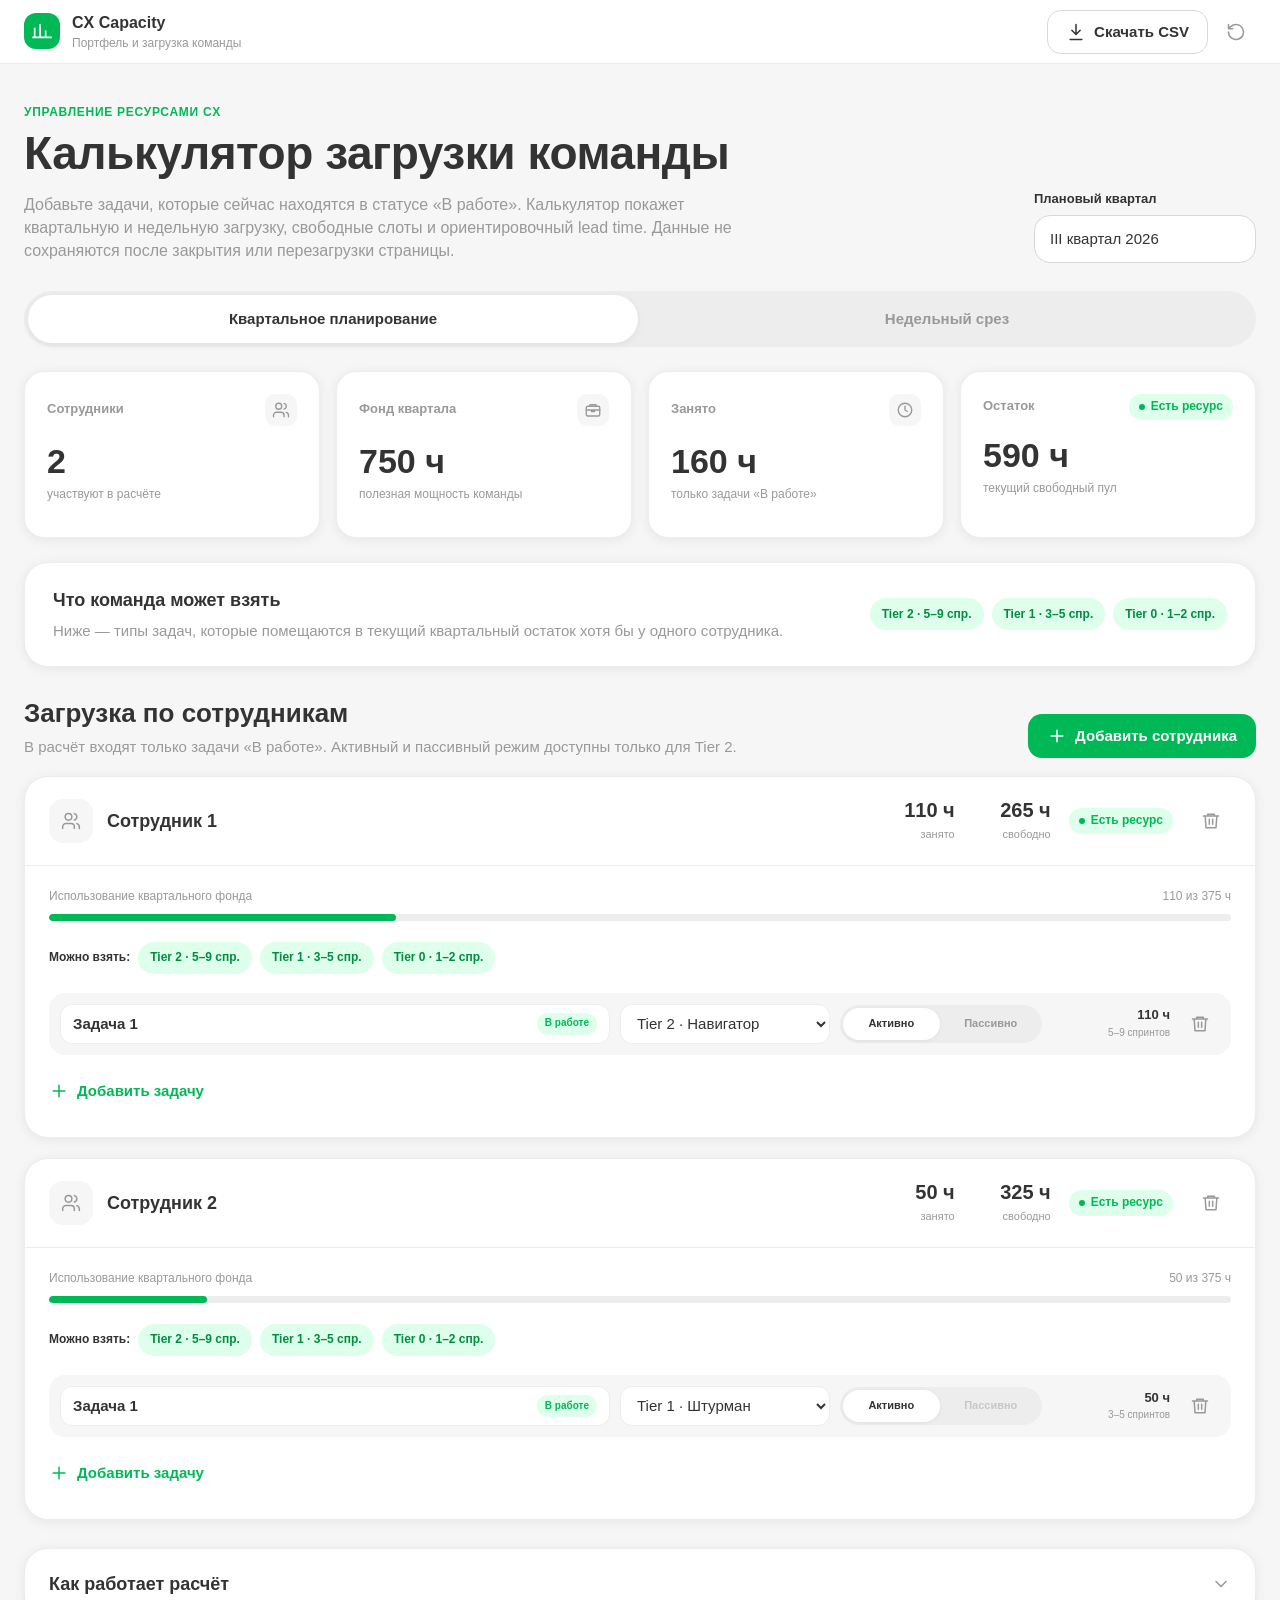
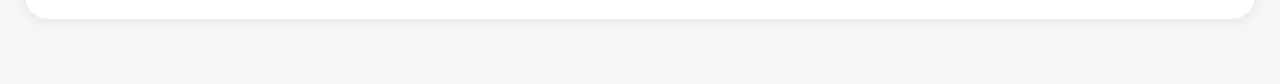
==== commit 3bae15ab: "Update index.html" ====
--- a/Capacity/index.html
+++ b/Capacity/index.html
@@ -546,7 +546,7 @@
 
     .task-row {
       display: grid;
-      grid-template-columns: minmax(170px, 1fr) 128px 202px 88px 40px;
+      grid-template-columns: minmax(170px, 1fr) 210px 202px 118px 40px;
       align-items: center;
       gap: 10px;
       padding: 10px;
@@ -571,14 +571,39 @@
     .task-input {
       display: flex;
       align-items: center;
+      justify-content: space-between;
+      gap: 10px;
       font-weight: 600;
     }
 
     .task-select:focus { border-color: var(--mf-green); }
 
     .task-cost {
+      display: grid;
+      justify-items: end;
+      gap: 1px;
       text-align: right;
       font-size: 13px;
+      white-space: nowrap;
+    }
+
+    .task-cost strong { font-weight: 700; }
+
+    .task-cost small {
+      color: var(--mf-text-secondary);
+      font-size: 10px;
+      font-weight: 500;
+    }
+
+    .work-badge {
+      display: inline-flex;
+      align-items: center;
+      min-height: 22px;
+      padding: 3px 8px;
+      border-radius: 999px;
+      background: var(--mf-soft-green);
+      color: var(--mf-green);
+      font-size: 10px;
       font-weight: 700;
       white-space: nowrap;
     }
@@ -756,7 +781,7 @@
 
     @media (max-width: 1020px) {
       .summary-grid { grid-template-columns: repeat(2, 1fr); }
-      .task-row { grid-template-columns: minmax(160px, 1fr) 120px 190px 76px 40px; }
+      .task-row { grid-template-columns: minmax(150px, 1fr) 180px 180px 110px 40px; }
       .employee-header { grid-template-columns: minmax(200px, 1fr) auto; }
       .employee-summary { grid-column: 1 / -1; justify-content: flex-end; }
     }
@@ -776,12 +801,14 @@
       .employee-header { grid-template-columns: 1fr auto; padding: 18px; }
       .employee-body { padding: 18px; }
       .task-row {
-        grid-template-columns: 1fr 108px 40px;
+        grid-template-columns: 1fr 40px;
         align-items: start;
       }
       .task-input { grid-column: 1 / -1; }
-      .task-mode { grid-column: 1 / 2; }
-      .task-cost { align-self: center; }
+      .task-select, .task-mode, .task-cost { grid-column: 1 / 2; }
+      .task-mode { width: 100%; }
+      .task-cost { justify-items: start; text-align: left; }
+      .task-row > .icon-button { grid-column: 2; grid-row: 1; }
       .method-content { grid-template-columns: 1fr; }
     }
 
@@ -797,10 +824,6 @@
       .employee-fit { align-items: flex-start; }
       .mini-stat { min-width: 0; text-align: left; }
       .task-row { grid-template-columns: 1fr 40px; }
-      .task-select, .task-mode, .task-cost { grid-column: 1 / 2; }
-      .task-mode { width: 100%; }
-      .task-row > .icon-button { grid-column: 2; grid-row: 1; }
-      .task-cost { text-align: left; }
     }
 
     @media (prefers-reduced-motion: reduce) {
@@ -872,7 +895,7 @@
       <div>
         <p class="eyebrow">Управление ресурсами CX</p>
         <h1>Калькулятор загрузки команды</h1>
-        <p class="lead">Проверьте квартальный бюджет или недельную доступность каждого CJE. Калькулятор использует тарифы и веса из методологии CX Portfolio & Capacity Management. Введённые параметры не сохраняются после закрытия или перезагрузки страницы.</p>
+        <p class="lead">Добавьте задачи, которые сейчас находятся в статусе «В работе». Калькулятор покажет квартальную и недельную загрузку, свободные слоты и ориентировочный lead time. Данные не сохраняются после закрытия или перезагрузки страницы.</p>
       </div>
       <label class="period-control">
         <span class="field-label" id="periodLabel">Плановый квартал</span>
@@ -908,7 +931,7 @@
           <span class="metric-icon"><svg aria-hidden="true"><use href="#i-clock"></use></svg></span>
         </div>
         <p class="metric-value" id="teamUsed">0 ч</p>
-        <p class="metric-caption" id="usedCaption">списано активными задачами</p>
+        <p class="metric-caption" id="usedCaption">только задачи «В работе»</p>
       </article>
       <article class="metric-card">
         <div class="metric-head">
@@ -932,7 +955,7 @@
       <div class="section-head">
         <div>
           <h2 class="section-title">Загрузка по сотрудникам</h2>
-          <p class="section-description">Добавляйте текущие задачи и меняйте режим Tier 2 / Tier S между активным и пассивным.</p>
+          <p class="section-description">В расчёт входят только задачи «В работе». Активный и пассивный режим доступны только для Tier 2.</p>
         </div>
         <button class="button button-primary" id="addEmployeeButton" type="button">
           <svg aria-hidden="true"><use href="#i-plus"></use></svg>
@@ -951,29 +974,26 @@
         <div class="method-panel">
           <h3>Квартальное планирование</h3>
           <table class="method-table">
-            <thead><tr><th>Tier</th><th>Тариф</th></tr></thead>
+            <thead><tr><th>Tier</th><th>Тариф</th><th>Lead time</th></tr></thead>
             <tbody>
-              <tr><td>Tier 0</td><td>8 ч</td></tr>
-              <tr><td>Tier 1</td><td>48 ч</td></tr>
-              <tr><td>Tier 2</td><td>110 ч</td></tr>
-              <tr><td>Tier S · активная фаза</td><td>245 ч</td></tr>
-              <tr><td>Tier S · пассивная фаза</td><td>115 ч</td></tr>
+              <tr><td>Tier 0 · Автопилот</td><td>6–10 → 8 ч</td><td>1–2 спринта</td></tr>
+              <tr><td>Tier 1 · Штурман</td><td>34–60 → 50 ч</td><td>3–5 спринтов</td></tr>
+              <tr><td>Tier 2 · Навигатор</td><td>92–130 → 110 ч</td><td>5–9 спринтов</td></tr>
             </tbody>
           </table>
-          <p class="method-note">Базовая полезная мощность CJE — 375 часов на квартал. Для Tier S эксперт выбирает фазу при заведении задачи: активная списывает 245 часов, пассивная — 115 часов. Для остальных Tier режим не меняет квартальный тариф.</p>
+          <p class="method-note">В расчёт входят только задачи «В работе». Базовая мощность CJE — 375 часов на квартал. Значения 8, 50 и 110 часов — утверждённые рабочие нормативы. Верхняя граница диапазона не является жёстким лимитом.</p>
         </div>
         <div class="method-panel">
           <h3>Недельный срез</h3>
           <table class="method-table">
             <thead><tr><th>Tier</th><th>Диапазон → расчёт / пассивно</th></tr></thead>
             <tbody>
-              <tr><td>Tier 0</td><td>3% / —</td></tr>
-              <tr><td>Tier 1</td><td>21% / —</td></tr>
-              <tr><td>Tier 2</td><td>25–40% → 32% / 14%</td></tr>
-              <tr><td>Tier S</td><td>35–50% → 42% / 17%</td></tr>
+              <tr><td>Tier 0</td><td>2–3% → 3% / —</td></tr>
+              <tr><td>Tier 1</td><td>13–20% → 17% / —</td></tr>
+              <tr><td>Tier 2</td><td>30–44% → 37% / 14%</td></tr>
             </tbody>
           </table>
-          <p class="method-note">Калькулятор использует середину диапазона: 32% для активного Tier 2 и 42% для активного Tier S. Это даёт одну понятную цифру для решения; суммирование широких диапазонов затруднило бы оценку свободного слота. Рекомендация «Tier 2 активно» появляется при остатке от 32%, «Tier S активно» — от 42%. Пассивный режим: нет активных действий 3+ рабочих дня, следующее действие ожидается не раньше чем через 3 дня.</p>
+          <p class="method-note">Новая задача всегда оценивается как активная. Пассивный Tier 2 остаётся в портфеле с весом 14%, но не предлагается как новый слот. Пассивный режим допустим, если активных действий не было 3+ рабочих дня и следующее действие не ожидается в ближайшие 3 дня.</p>
         </div>
       </div>
     </details>
@@ -983,10 +1003,9 @@
 
   <script>
     const TIERS = {
-      tier0: { label: "Tier 0", quarter: 8, active: 3, passive: null },
-      tier1: { label: "Tier 1", quarter: 48, active: 21, passive: null },
-      tier2: { label: "Tier 2", quarter: 110, active: 32, activeRange: [25, 40], passive: 14 },
-      tierS: { label: "Tier S", quarter: 245, quarterPassive: 115, active: 42, activeRange: [35, 50], passive: 17 }
+      tier0: { label: "Tier 0 · Автопилот", quarter: 8, quarterRange: [6, 10], active: 3, activeRange: [2, 3], passive: null, leadTime: "1–2 спринта" },
+      tier1: { label: "Tier 1 · Штурман", quarter: 50, quarterRange: [34, 60], active: 17, activeRange: [13, 20], passive: null, leadTime: "3–5 спринтов" },
+      tier2: { label: "Tier 2 · Навигатор", quarter: 110, quarterRange: [92, 130], active: 37, activeRange: [30, 44], passive: 14, passiveRange: [11, 17], leadTime: "5–9 спринтов" }
     };
 
     const QUARTER_CAPACITY = 375;
@@ -1033,10 +1052,7 @@
 
     function taskLoad(task, mode) {
       const tier = TIERS[task.tier] || TIERS.tier0;
-      if (mode === "quarter") {
-        if (task.tier === "tierS" && task.activity === "passive") return tier.quarterPassive;
-        return tier.quarter;
-      }
+      if (mode === "quarter") return tier.quarter;
       if (task.activity === "passive" && tier.passive !== null) return tier.passive;
       return tier.active;
     }
@@ -1059,42 +1075,36 @@
 
     function statusFor(free, capacity, mode) {
       if (free < 0) return { label: "Перегрузка", cls: "status-error" };
-      const ratio = capacity > 0 ? free / capacity : 0;
       if (mode === "week") {
         if (free < 3) return { label: "Нет слотов", cls: "status-error" };
-        if (free < 14) return { label: "Только Tier 0", cls: "status-warn" };
-        if (free < 21) return { label: "Пассивный слот", cls: "status-info" };
-        if (free < 32) return { label: "Ограниченно", cls: "status-info" };
+        if (free < 17) return { label: "Только Tier 0", cls: "status-warn" };
+        if (free < 37) return { label: "Tier 1 или Tier 0", cls: "status-info" };
         return { label: "Есть ресурс", cls: "status-good" };
       }
       if (free < 8) return { label: "Нет ресурса", cls: "status-error" };
-      if (free < 48) return { label: "Только Tier 0", cls: "status-warn" };
-      if (ratio < .3) return { label: "Ограниченно", cls: "status-info" };
+      if (free < 50) return { label: "Только Tier 0", cls: "status-warn" };
+      if (free < 110) return { label: "Tier 1 · Tier 2 со сдвигом", cls: "status-info" };
       return { label: "Есть ресурс", cls: "status-good" };
     }
 
     function optionsFor(free, mode) {
       const options = [];
       if (mode === "quarter") {
-        if (free >= 245) options.push("Tier S активно");
-        if (free >= 115) options.push("Tier S пассивно");
-        if (free >= 110) options.push("Tier 2");
-        if (free >= 48) options.push("Tier 1");
-        if (free >= 8) options.push("Tier 0");
+        if (free >= 110) options.push("Tier 2 · 5–9 спр.");
+        else if (free >= 50) options.push("Tier 2 со сдвигом · 5–9 спр.");
+        if (free >= 50) options.push("Tier 1 · 3–5 спр.");
+        if (free >= 8) options.push("Tier 0 · 1–2 спр.");
       } else {
-        if (free >= 42) options.push("Tier S активно");
-        if (free >= 32) options.push("Tier 2 активно");
-        if (free >= 21) options.push("Tier 1");
-        if (free >= 17) options.push("Tier S пассивно");
-        if (free >= 14) options.push("Tier 2 пассивно");
-        if (free >= 3) options.push("Tier 0");
+        if (free >= 37) options.push("Tier 2 · 5–9 спр.");
+        if (free >= 17) options.push("Tier 1 · 3–5 спр.");
+        if (free >= 3) options.push("Tier 0 · 1–2 спр.");
       }
       return options;
     }
 
     function recommendationText(options, free, mode) {
       if (free < 0) return "Команда перегружена. Новая задача потребует переприоритизации или эскалации.";
-      if (!options.length) return "Свободного слота недостаточно. Дождитесь завершения задачи или перехода Tier 2 / Tier S в пассивный режим.";
+      if (!options.length) return "Свободного слота недостаточно. Нужны перенос, перераспределение или эскалация.";
       if (mode === "quarter") return "Ниже — типы задач, которые помещаются в текущий квартальный остаток хотя бы у одного сотрудника.";
       return "Ниже — типы задач, которые помещаются в недельный остаток хотя бы у одного сотрудника.";
     }
@@ -1111,7 +1121,10 @@
         ? { label: "Есть перегрузка", cls: "status-error" }
         : statusFor(teamFree, teamCapacity, mode);
       const bestFree = state.employees.length
-        ? Math.max(...state.employees.map(employee => employeeCapacity(employee, mode) - employeeLoad(employee, mode)))
+        ? Math.max(...state.employees.map(employee => {
+            const employeeFree = employeeCapacity(employee, mode) - employeeLoad(employee, mode);
+            return mode === "quarter" ? Math.min(teamFree, employeeFree) : employeeFree;
+          }))
         : 0;
       const options = optionsFor(bestFree, mode);
 
@@ -1121,8 +1134,8 @@
       document.querySelector("#teamFree").textContent = `${formatNumber(teamFree)} ${unit(mode)}`;
       document.querySelector("#capacityLabel").textContent = mode === "quarter" ? "Фонд квартала" : "Фонд недели";
       document.querySelector("#capacityCaption").textContent = mode === "quarter" ? "полезная мощность команды" : "100% на каждого сотрудника";
-      document.querySelector("#usedCaption").textContent = mode === "quarter" ? "списано задачами портфеля" : "занято вниманием на этой неделе";
-      document.querySelector("#freeCaption").textContent = mode === "quarter" ? "доступно до конца квартала" : "суммарный остаток команды";
+      document.querySelector("#usedCaption").textContent = "только задачи «В работе»";
+      document.querySelector("#freeCaption").textContent = mode === "quarter" ? "текущий свободный пул" : "суммарный остаток команды";
       const teamStatus = document.querySelector("#teamStatus");
       teamStatus.className = `status-pill ${status.cls}`;
       teamStatus.textContent = status.label;
@@ -1144,13 +1157,18 @@
         return;
       }
 
+      const mode = state.mode;
+      const teamCapacity = state.employees.reduce((sum, employee) => sum + employeeCapacity(employee, mode), 0);
+      const teamUsed = state.employees.reduce((sum, employee) => sum + employeeLoad(employee, mode), 0);
+      const teamFree = teamCapacity - teamUsed;
+
       employeesRoot.innerHTML = state.employees.map((employee, employeeIndex) => {
-        const mode = state.mode;
         const capacity = employeeCapacity(employee, mode);
         const used = employeeLoad(employee, mode);
         const free = capacity - used;
         const status = statusFor(free, capacity, mode);
-        const options = optionsFor(free, mode);
+        const availableFree = mode === "quarter" ? Math.min(teamFree, free) : free;
+        const options = optionsFor(availableFree, mode);
         const percentage = capacity > 0 ? Math.min(100, Math.max(0, used / capacity * 100)) : 0;
         const progressClass = used > capacity ? "error" : used / Math.max(capacity, 1) >= .85 ? "warn" : "";
 
@@ -1214,15 +1232,21 @@
       const cost = taskLoad(task, mode);
       return `
         <div class="task-row" data-task="${task.id}">
-          <span class="task-input">Задача ${taskIndex + 1}</span>
+          <span class="task-input">
+            <span>Задача ${taskIndex + 1}</span>
+            <span class="work-badge">В работе</span>
+          </span>
           <select class="task-select" data-action="tier" aria-label="Tier задачи">
             ${Object.entries(TIERS).map(([key, value]) => `<option value="${key}" ${task.tier === key ? "selected" : ""}>${value.label}</option>`).join("")}
           </select>
-          <div class="task-mode" aria-label="Режим задачи">
+          <div class="task-mode" aria-label="Недельный режим задачи">
             <button type="button" data-action="activity" data-activity="active" class="${task.activity !== "passive" ? "active" : ""}">Активно</button>
             <button type="button" data-action="activity" data-activity="passive" class="${task.activity === "passive" ? "active" : ""}" ${canBePassive ? "" : "disabled"} title="${canBePassive ? "Пассивный режим" : "Tier 0 и Tier 1 не имеют пассивного режима"}">Пассивно</button>
           </div>
-          <span class="task-cost">${formatNumber(cost)} ${unit(mode)}</span>
+          <span class="task-cost">
+            <strong>${formatNumber(cost)} ${unit(mode)}</strong>
+            <small>${tier.leadTime}</small>
+          </span>
           <button class="icon-button" data-action="remove-task" type="button" title="Удалить задачу" aria-label="Удалить задачу">
             <svg aria-hidden="true"><use href="#i-trash"></use></svg>
           </button>
@@ -1281,18 +1305,20 @@
     }
 
     function exportCsv() {
-      const rows = [["Сотрудник", "Задача", "Tier", "Режим", "Квартал, ч", "Неделя, %"]];
+      const rows = [["Сотрудник", "Задача", "Статус", "Tier", "Режим", "Квартал, ч", "Неделя, %", "Lead time"]];
       state.employees.forEach((employee, employeeIndex) => {
         const employeeLabel = `Сотрудник ${employeeIndex + 1}`;
-        if (!employee.tasks.length) rows.push([employeeLabel, "", "", "", "0", "0"]);
+        if (!employee.tasks.length) rows.push([employeeLabel, "", "", "", "", "0", "0", ""]);
         employee.tasks.forEach((task, taskIndex) => {
           rows.push([
             employeeLabel,
             `Задача ${taskIndex + 1}`,
+            "В работе",
             TIERS[task.tier].label,
             task.activity === "passive" ? "Пассивный" : "Активный",
             taskLoad(task, "quarter"),
-            taskLoad(task, "week")
+            taskLoad(task, "week"),
+            TIERS[task.tier].leadTime
           ]);
         });
       });
